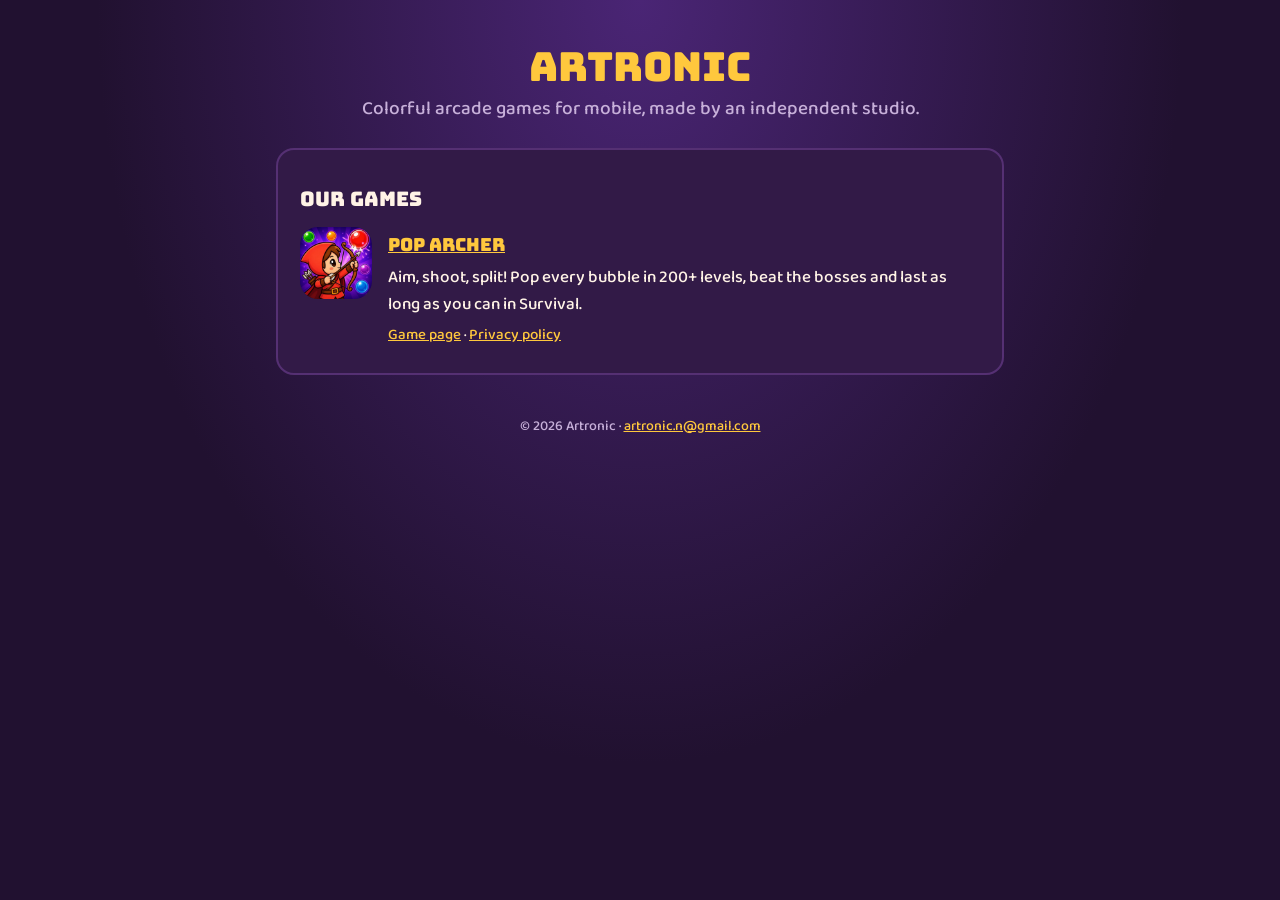
==== index.html @ 5ec6e2c7 "Artronic website: studio page, Pop Archer page and privacy policy Co-Authored-By: Claude Opus 5.5 <n" ====
<!doctype html>
<html lang="en">
<head>
<meta charset="utf-8">
<meta name="viewport" content="width=device-width, initial-scale=1">
<title>Artronic</title>
<meta name="description" content="Artronic: colorful arcade games for mobile.">
<link rel="icon" href="pop-archer/img/icon.png">
<link rel="stylesheet" href="style.css">
</head>
<body>
<main>
  <h1>Artronic</h1>
  <p class="lead">Colorful arcade games for mobile, made by an independent studio.</p>
  <div class="card">
    <h2>Our games</h2>
    <div class="game">
      <img src="pop-archer/img/icon.png" alt="" width="72" height="72">
      <div>
        <h3><a href="pop-archer/">Pop Archer</a></h3>
        <p>Aim, shoot, split! Pop every bubble in 200+ levels, beat the bosses and last as long as you can in Survival.</p>
        <p class="small"><a href="pop-archer/">Game page</a> · <a href="pop-archer/privacy.html">Privacy policy</a></p>
      </div>
    </div>
  </div>
  <footer>© 2026 Artronic · <a href="mailto:artronic.n@gmail.com">artronic.n@gmail.com</a></footer>
</main>
</body>
</html>
---- style.css ----
/* Site d'Artronic (GitHub Pages) : aucune ressource externe, polices locales. */
@font-face { font-family: 'Bungee'; src: url(fonts/Bungee-400.woff2) format('woff2'); font-display: swap; }
@font-face { font-family: 'Baloo 2'; src: url(fonts/Baloo2.woff2) format('woff2'); font-weight: 500 800; font-display: swap; }
:root {
  --bg: #211130; --card: #321a47; --edge: #553073; --ink: #fff3e6; --muted: #c7b0d9; --gold: #ffc83d; --red: #ff5a4e;
  color-scheme: dark;
}
* { box-sizing: border-box; }
body {
  margin: 0; background: radial-gradient(ellipse at 50% 0%, #4a2575, var(--bg) 60%) fixed, var(--bg);
  color: var(--ink); font: 500 17px/1.6 'Baloo 2', 'Trebuchet MS', system-ui, sans-serif;
}
main { max-width: 760px; margin: 0 auto; padding: 32px 16px 64px; }
a { color: var(--gold); }
a:focus-visible { outline: 3px solid var(--gold); outline-offset: 2px; }
.logo { display: block; width: min(360px, 80%); height: auto; margin: 8px auto 12px; }
h1, h2 { font-family: 'Bungee', 'Arial Black', sans-serif; font-weight: 400; line-height: 1.15; }
h1 { font-size: clamp(28px, 6vw, 40px); color: var(--gold); text-align: center; margin: 12px 0 4px; }
h2 { font-size: 20px; color: var(--ink); margin: 32px 0 8px; }
.lead { text-align: center; color: var(--muted); font-size: 19px; margin: 0 auto 24px; max-width: 34em; }
.card { background: var(--card); border-radius: 18px; box-shadow: inset 0 0 0 2px var(--edge); padding: 8px 24px 24px; }
.card p, .card li { color: var(--ink); }
.muted { color: var(--muted); }
ul { padding-left: 1.2em; }
li { margin: 4px 0; }
.links { display: flex; gap: 12px; justify-content: center; flex-wrap: wrap; margin: 24px 0; }
.btn {
  display: inline-block; font-family: 'Bungee', 'Arial Black', sans-serif; font-size: 15px; text-decoration: none;
  color: var(--bg); background: var(--gold); padding: 10px 18px 8px; border-radius: 12px; box-shadow: 0 4px 0 #b07a12;
}
.btn.ghost { color: var(--ink); background: var(--card); box-shadow: 0 4px 0 #120819, inset 0 0 0 2px var(--edge); }
.icon { display: block; width: 112px; height: 112px; border-radius: 26px; margin: 0 auto; box-shadow: 0 10px 30px rgba(0,0,0,.4); }
footer { text-align: center; color: var(--muted); font-size: 14px; margin-top: 40px; }
.game { display: flex; gap: 16px; align-items: flex-start; margin-top: 16px; }
.game img { width: 72px; height: 72px; border-radius: 18px; flex: none; }
.game h3 { font-family: 'Bungee', 'Arial Black', sans-serif; font-weight: 400; font-size: 18px; margin: 4px 0; }
.game p { margin: 4px 0; }
.small { font-size: 15px; }
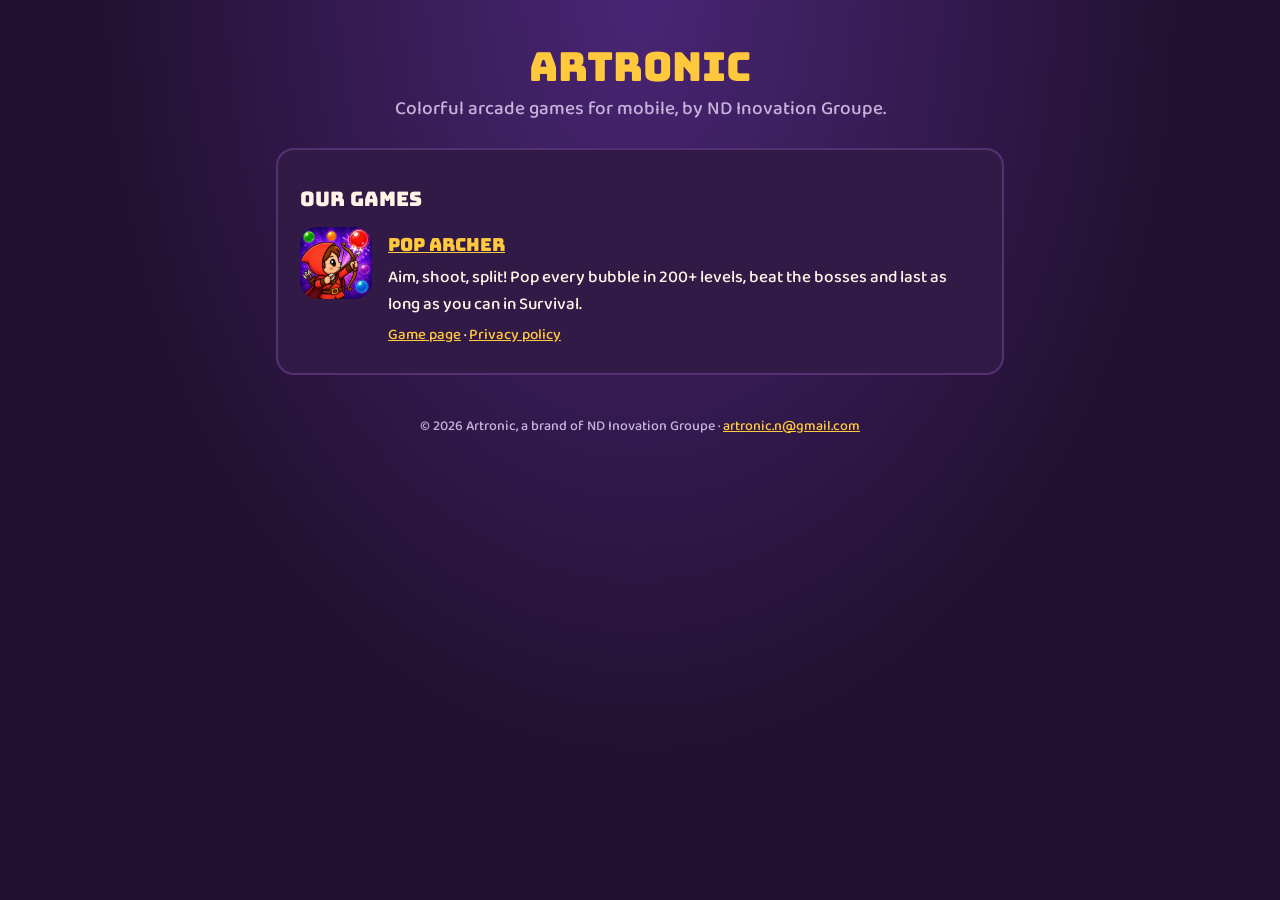
==== commit 347623bb: "Name ND Inovation Groupe as the publisher of the Artronic brand Co-Authored-By: Claude Opus 5.5 <nor" ====
--- a/index.html
+++ b/index.html
@@ -11,7 +11,7 @@
 <body>
 <main>
   <h1>Artronic</h1>
-  <p class="lead">Colorful arcade games for mobile, made by an independent studio.</p>
+  <p class="lead">Colorful arcade games for mobile, by ND Inovation Groupe.</p>
   <div class="card">
     <h2>Our games</h2>
     <div class="game">
@@ -23,7 +23,7 @@
       </div>
     </div>
   </div>
-  <footer>© 2026 Artronic · <a href="mailto:artronic.n@gmail.com">artronic.n@gmail.com</a></footer>
+  <footer>© 2026 Artronic, a brand of ND Inovation Groupe · <a href="mailto:artronic.n@gmail.com">artronic.n@gmail.com</a></footer>
 </main>
 </body>
 </html>
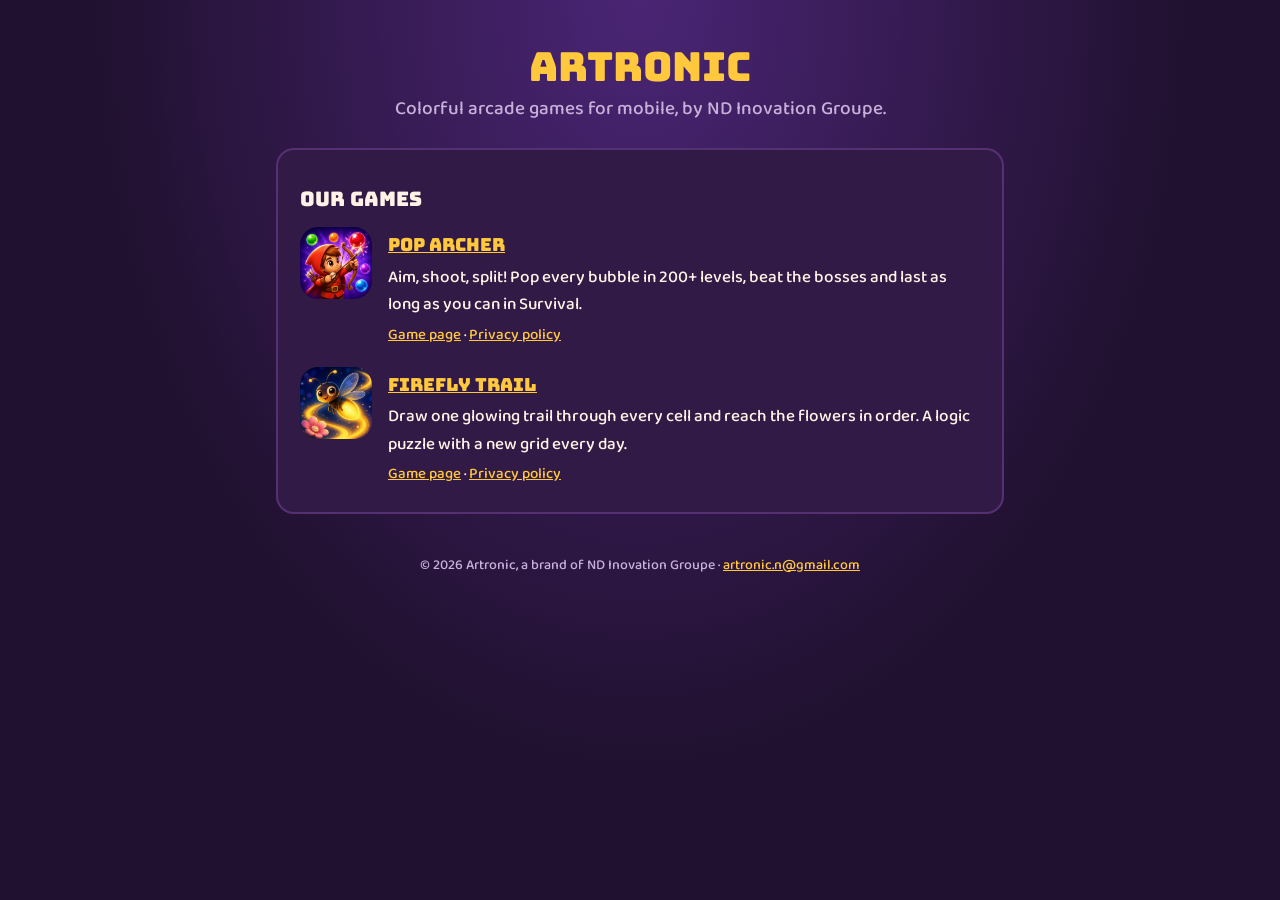
==== commit e96e29d0: "Add the Firefly Trail game page and privacy policy Co-Authored-By: Claude Sonnet 5.5 <noreply@anthro" ====
--- a/index.html
+++ b/index.html
@@ -22,6 +22,14 @@
         <p class="small"><a href="pop-archer/">Game page</a> · <a href="pop-archer/privacy.html">Privacy policy</a></p>
       </div>
     </div>
+    <div class="game">
+      <img src="firefly-trail/img/icon.png" alt="" width="72" height="72">
+      <div>
+        <h3><a href="firefly-trail/">Firefly Trail</a></h3>
+        <p>Draw one glowing trail through every cell and reach the flowers in order. A logic puzzle with a new grid every day.</p>
+        <p class="small"><a href="firefly-trail/">Game page</a> · <a href="firefly-trail/privacy.html">Privacy policy</a></p>
+      </div>
+    </div>
   </div>
   <footer>© 2026 Artronic, a brand of ND Inovation Groupe · <a href="mailto:artronic.n@gmail.com">artronic.n@gmail.com</a></footer>
 </main>
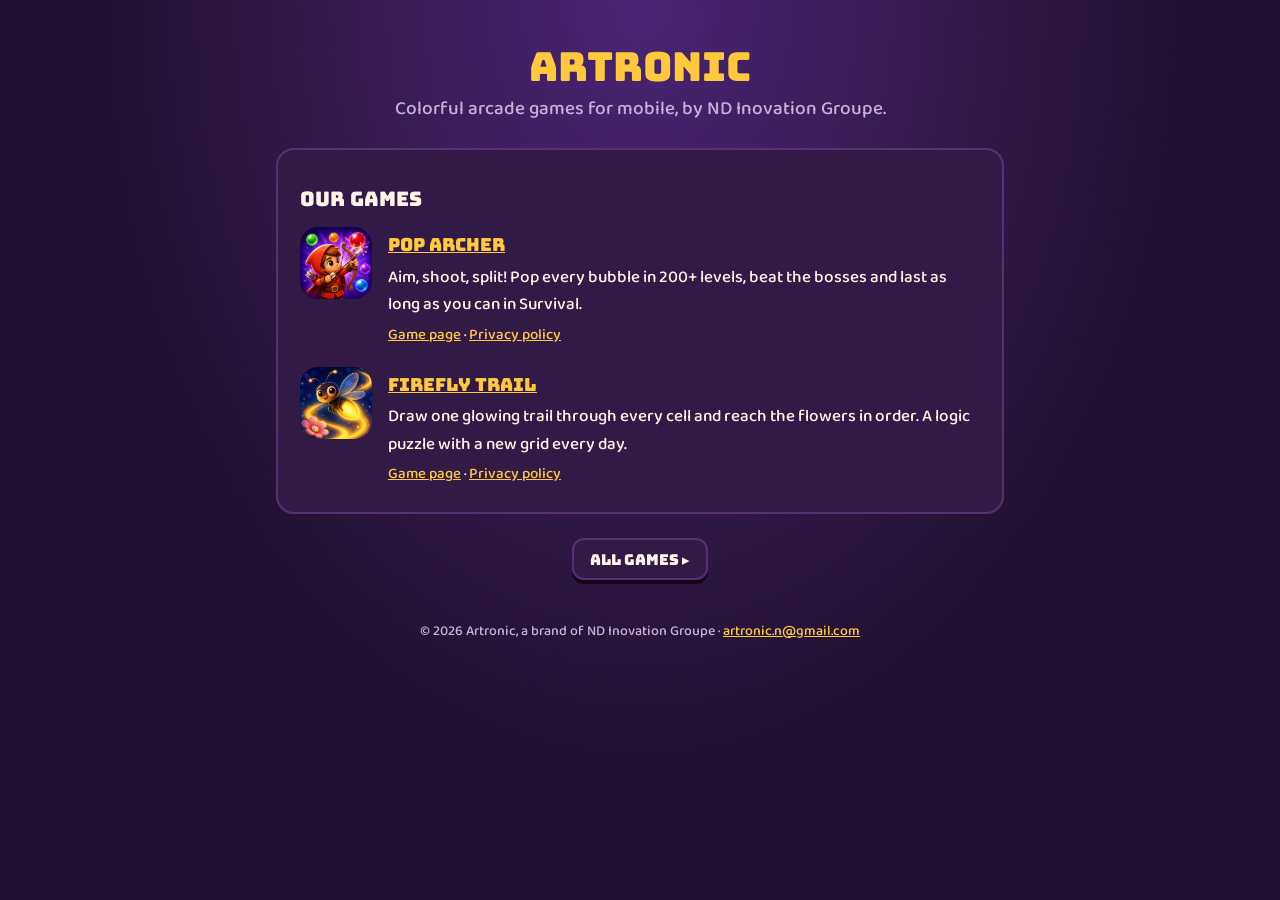
==== commit d5d8c6ea: "Add the TikTok link-in-bio page (play/) with all Artronic games New mobile-first page at /play/ for " ====
--- a/index.html
+++ b/index.html
@@ -31,6 +31,9 @@
       </div>
     </div>
   </div>
+  <div class="links">
+    <a class="btn ghost" href="play/">All games &#9656;</a>
+  </div>
   <footer>© 2026 Artronic, a brand of ND Inovation Groupe · <a href="mailto:artronic.n@gmail.com">artronic.n@gmail.com</a></footer>
 </main>
 </body>
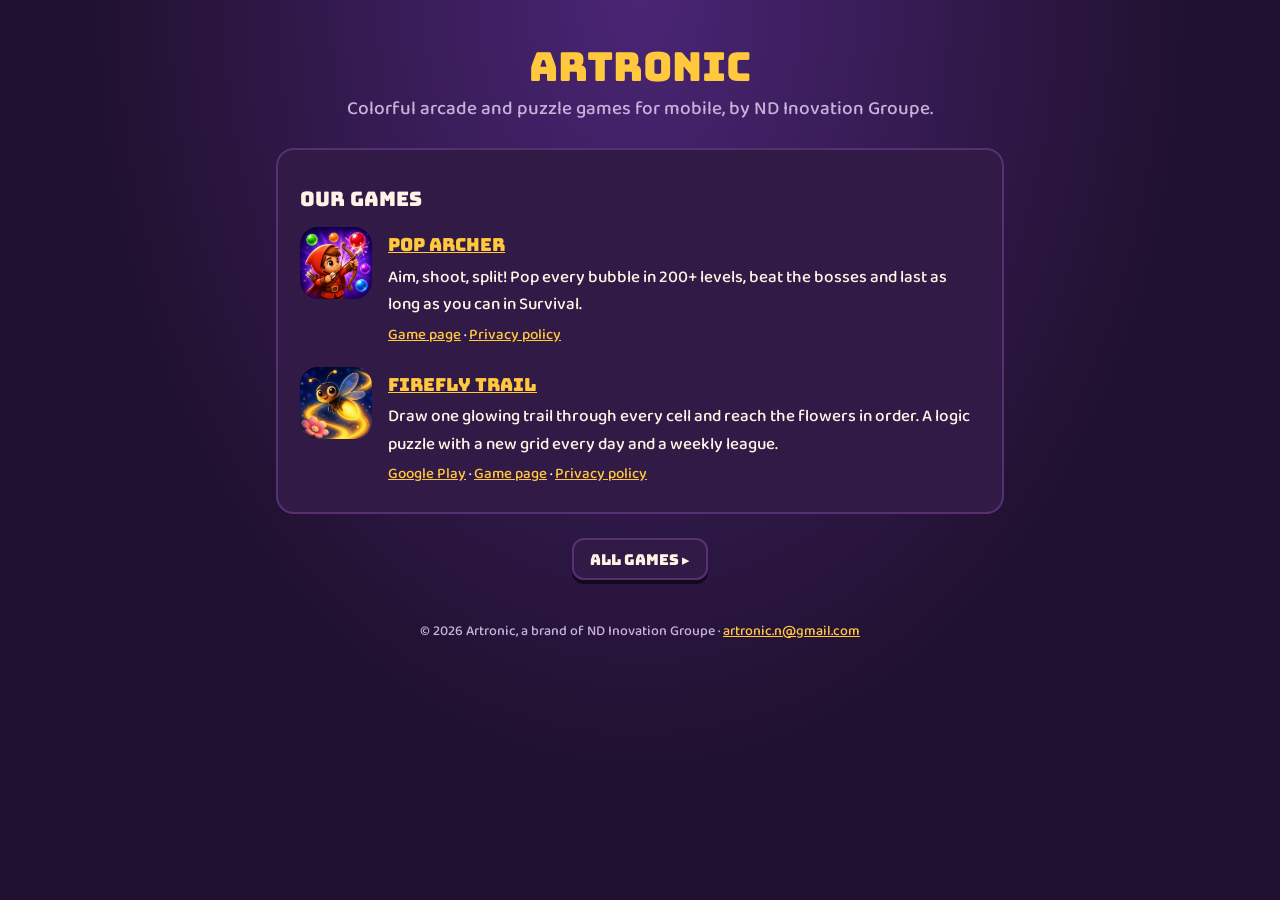
==== commit c9260504: "Firefly Trail est sur Google Play: page du jeu (bouton, captures, ligue, profil, 7 langues), accueil" ====
--- a/index.html
+++ b/index.html
@@ -4,14 +4,14 @@
 <meta charset="utf-8">
 <meta name="viewport" content="width=device-width, initial-scale=1">
 <title>Artronic</title>
-<meta name="description" content="Artronic: colorful arcade games for mobile.">
+<meta name="description" content="Artronic: colorful arcade and puzzle games for mobile.">
 <link rel="icon" href="pop-archer/img/icon.png">
 <link rel="stylesheet" href="style.css">
 </head>
 <body>
 <main>
   <h1>Artronic</h1>
-  <p class="lead">Colorful arcade games for mobile, by ND Inovation Groupe.</p>
+  <p class="lead">Colorful arcade and puzzle games for mobile, by ND Inovation Groupe.</p>
   <div class="card">
     <h2>Our games</h2>
     <div class="game">
@@ -26,8 +26,8 @@
       <img src="firefly-trail/img/icon.png" alt="" width="72" height="72">
       <div>
         <h3><a href="firefly-trail/">Firefly Trail</a></h3>
-        <p>Draw one glowing trail through every cell and reach the flowers in order. A logic puzzle with a new grid every day.</p>
-        <p class="small"><a href="firefly-trail/">Game page</a> · <a href="firefly-trail/privacy.html">Privacy policy</a></p>
+        <p>Draw one glowing trail through every cell and reach the flowers in order. A logic puzzle with a new grid every day and a weekly league.</p>
+        <p class="small"><a href="https://play.google.com/store/apps/details?id=com.artronic.fireflytrail&amp;referrer=utm_source%3Dartronic_site%26utm_medium%3Dweb%26utm_campaign%3Dhome">Google Play</a> · <a href="firefly-trail/">Game page</a> · <a href="firefly-trail/privacy.html">Privacy policy</a></p>
       </div>
     </div>
   </div>
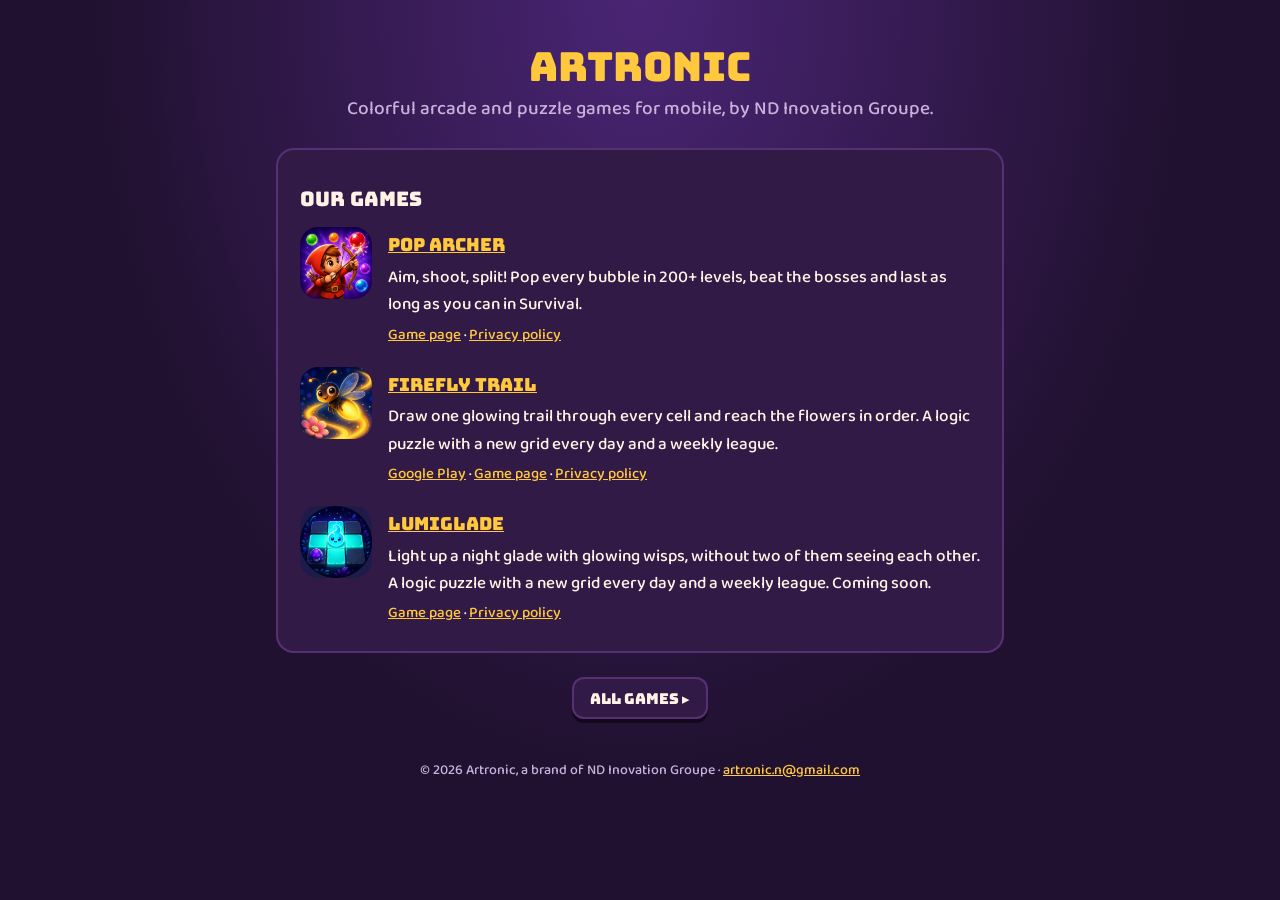
==== commit 7cc05286: "LumiGlade: game page (coming soon), privacy policy, entry on the studio home Co-Authored-By: Claude " ====
--- a/index.html
+++ b/index.html
@@ -30,6 +30,14 @@
         <p class="small"><a href="https://play.google.com/store/apps/details?id=com.artronic.fireflytrail&amp;referrer=utm_source%3Dartronic_site%26utm_medium%3Dweb%26utm_campaign%3Dhome">Google Play</a> · <a href="firefly-trail/">Game page</a> · <a href="firefly-trail/privacy.html">Privacy policy</a></p>
       </div>
     </div>
+    <div class="game">
+      <img src="lumiglade/img/icon.png" alt="" width="72" height="72">
+      <div>
+        <h3><a href="lumiglade/">LumiGlade</a></h3>
+        <p>Light up a night glade with glowing wisps, without two of them seeing each other. A logic puzzle with a new grid every day and a weekly league. Coming soon.</p>
+        <p class="small"><a href="lumiglade/">Game page</a> · <a href="lumiglade/privacy.html">Privacy policy</a></p>
+      </div>
+    </div>
   </div>
   <div class="links">
     <a class="btn ghost" href="play/">All games &#9656;</a>
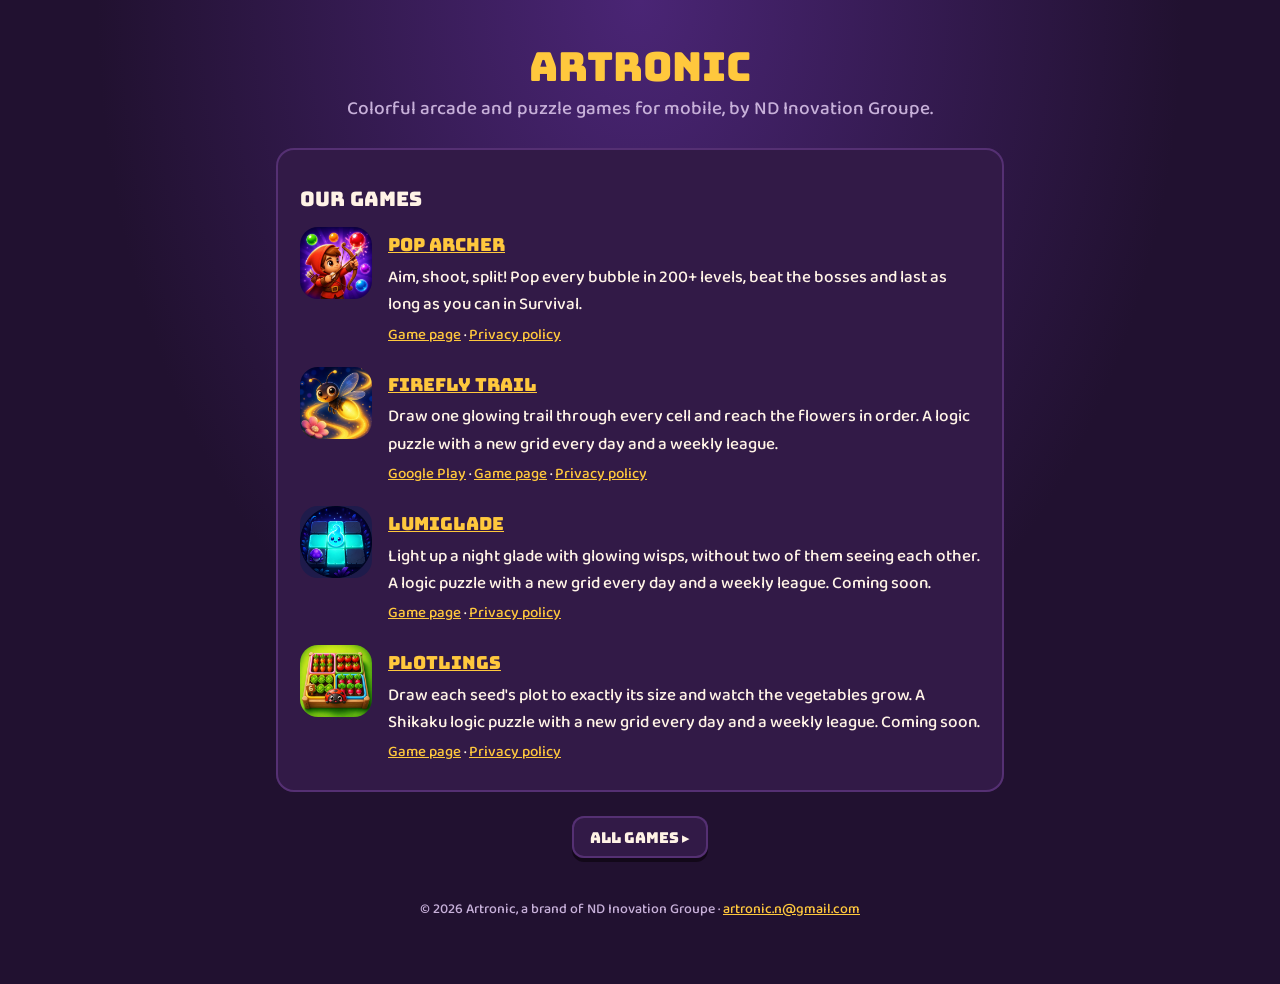
==== commit 7f58da10: "Plotlings: entry on the studio home (coming soon) Co-Authored-By: Claude Opus 5.5 <noreply@anthropic" ====
--- a/index.html
+++ b/index.html
@@ -38,6 +38,14 @@
         <p class="small"><a href="lumiglade/">Game page</a> · <a href="lumiglade/privacy.html">Privacy policy</a></p>
       </div>
     </div>
+    <div class="game">
+      <img src="plotlings/img/icon.png" alt="" width="72" height="72">
+      <div>
+        <h3><a href="plotlings/">Plotlings</a></h3>
+        <p>Draw each seed's plot to exactly its size and watch the vegetables grow. A Shikaku logic puzzle with a new grid every day and a weekly league. Coming soon.</p>
+        <p class="small"><a href="plotlings/">Game page</a> · <a href="plotlings/privacy.html">Privacy policy</a></p>
+      </div>
+    </div>
   </div>
   <div class="links">
     <a class="btn ghost" href="play/">All games &#9656;</a>
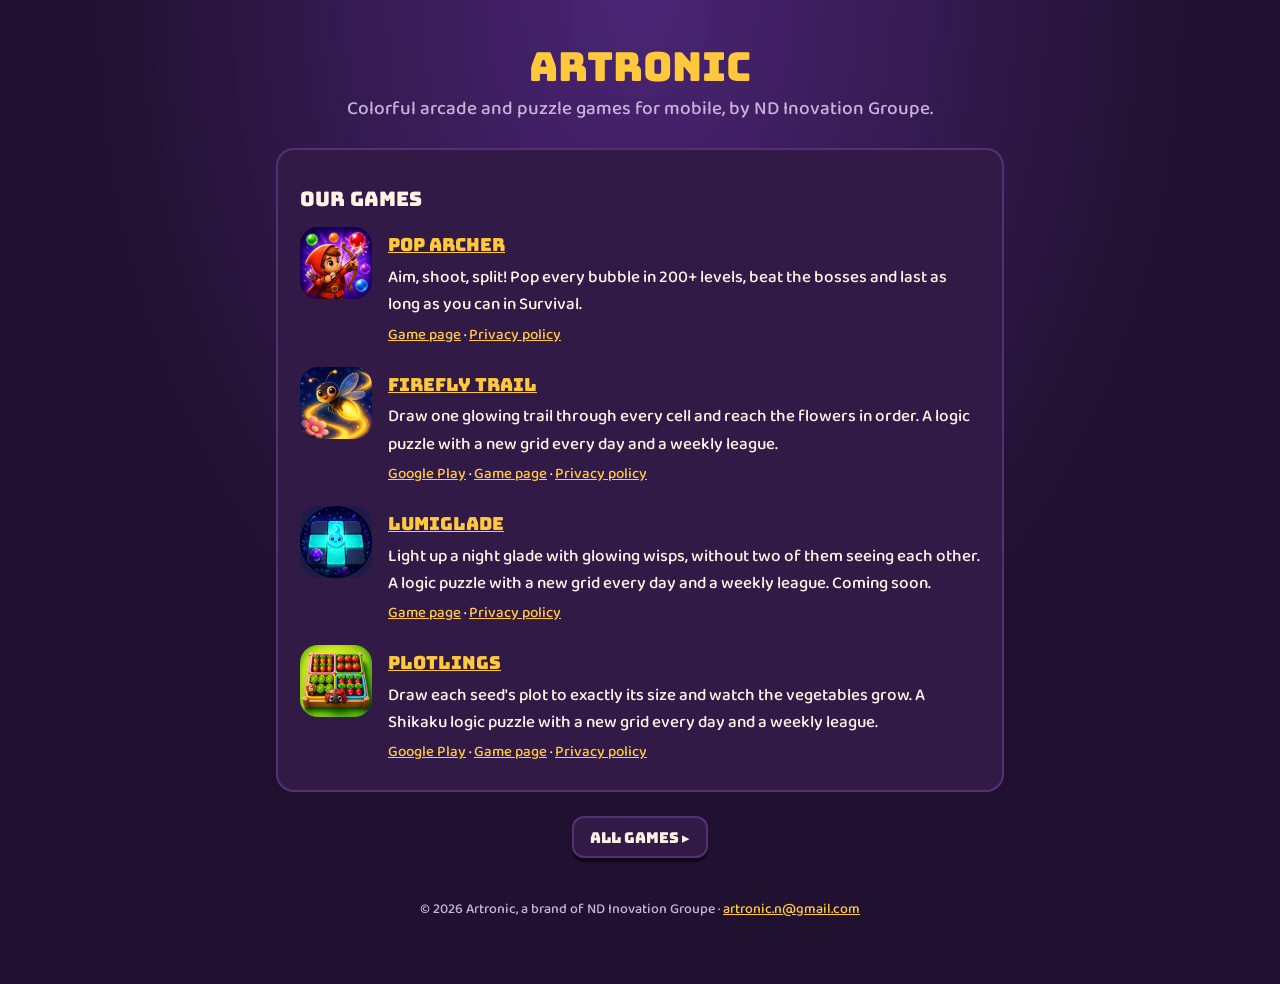
==== commit 97caf91e: "Plotlings is on Google Play: store link on the studio home card, the game page and the play/ page - " ====
--- a/index.html
+++ b/index.html
@@ -42,8 +42,8 @@
       <img src="plotlings/img/icon.png" alt="" width="72" height="72">
       <div>
         <h3><a href="plotlings/">Plotlings</a></h3>
-        <p>Draw each seed's plot to exactly its size and watch the vegetables grow. A Shikaku logic puzzle with a new grid every day and a weekly league. Coming soon.</p>
-        <p class="small"><a href="plotlings/">Game page</a> · <a href="plotlings/privacy.html">Privacy policy</a></p>
+        <p>Draw each seed's plot to exactly its size and watch the vegetables grow. A Shikaku logic puzzle with a new grid every day and a weekly league.</p>
+        <p class="small"><a href="https://play.google.com/store/apps/details?id=com.artronic.plotlings&amp;referrer=utm_source%3Dartronic_site%26utm_medium%3Dweb%26utm_campaign%3Dhome">Google Play</a> · <a href="plotlings/">Game page</a> · <a href="plotlings/privacy.html">Privacy policy</a></p>
       </div>
     </div>
   </div>
